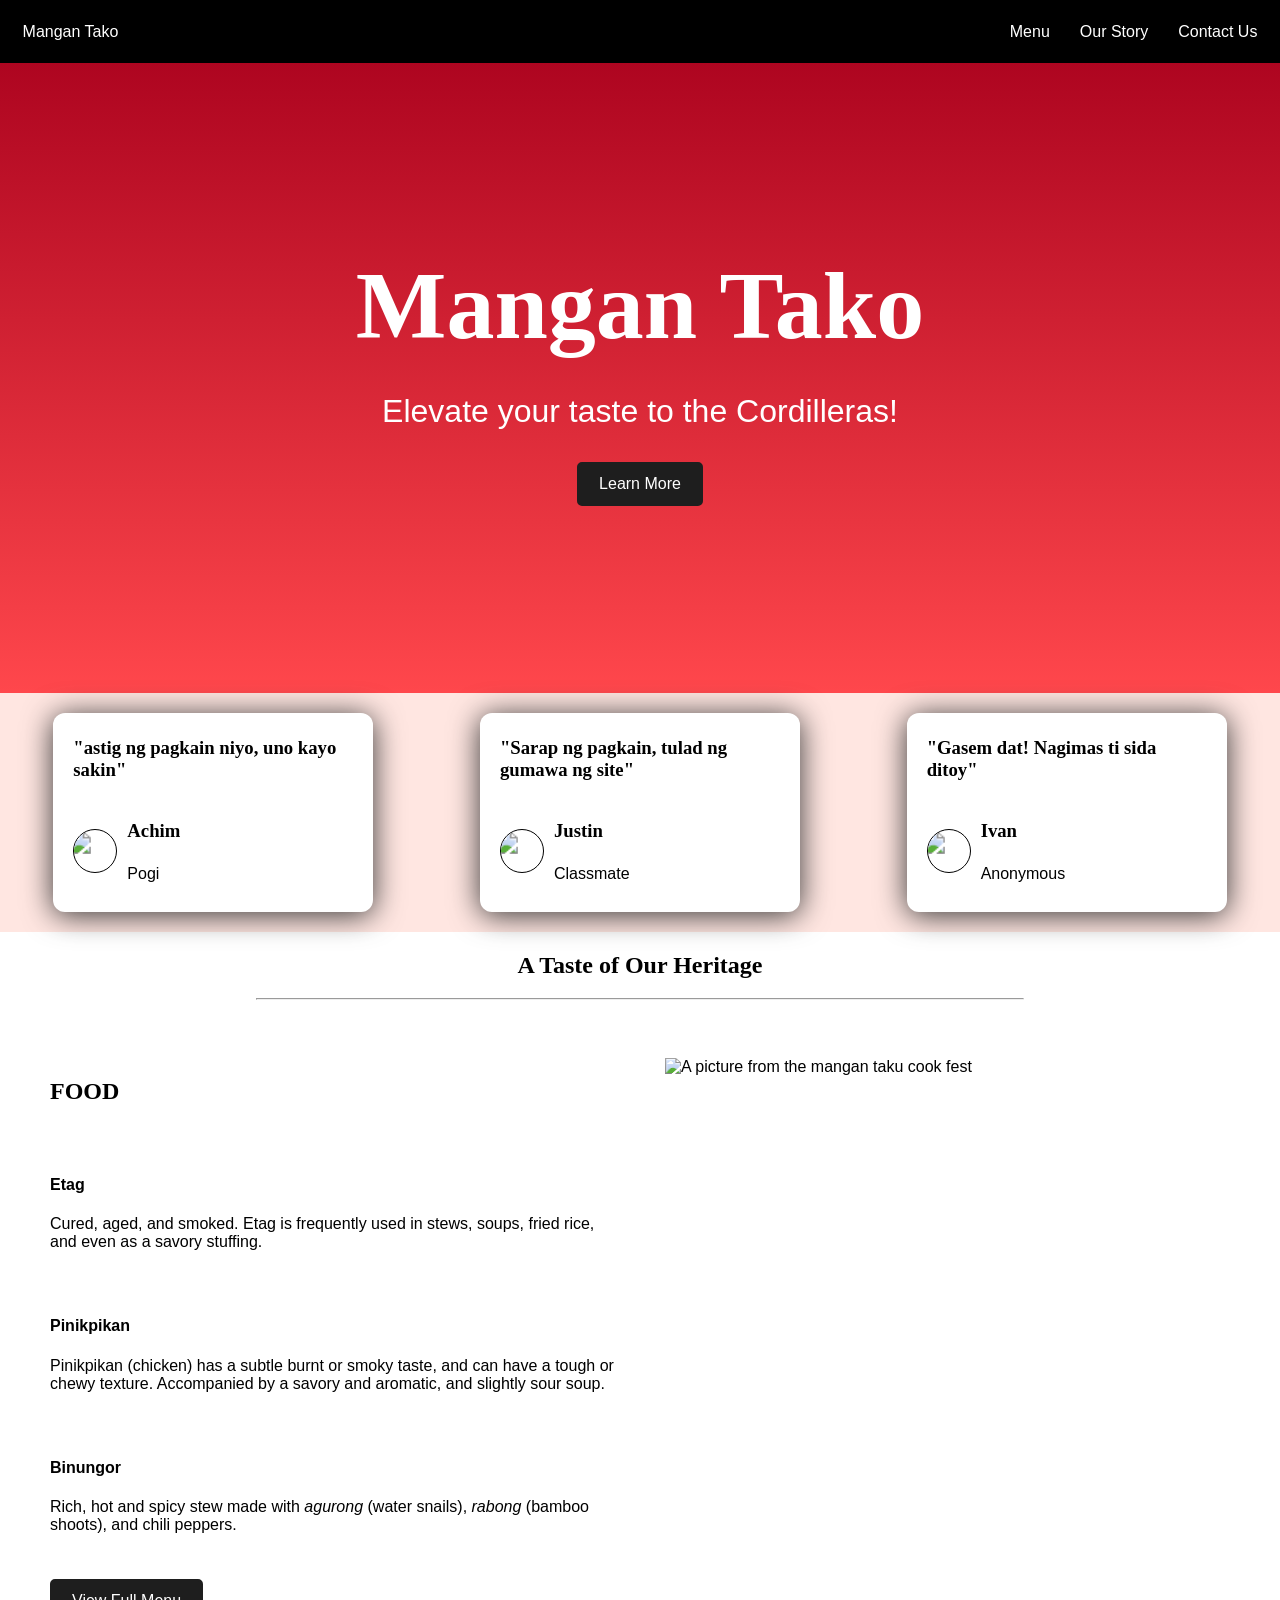
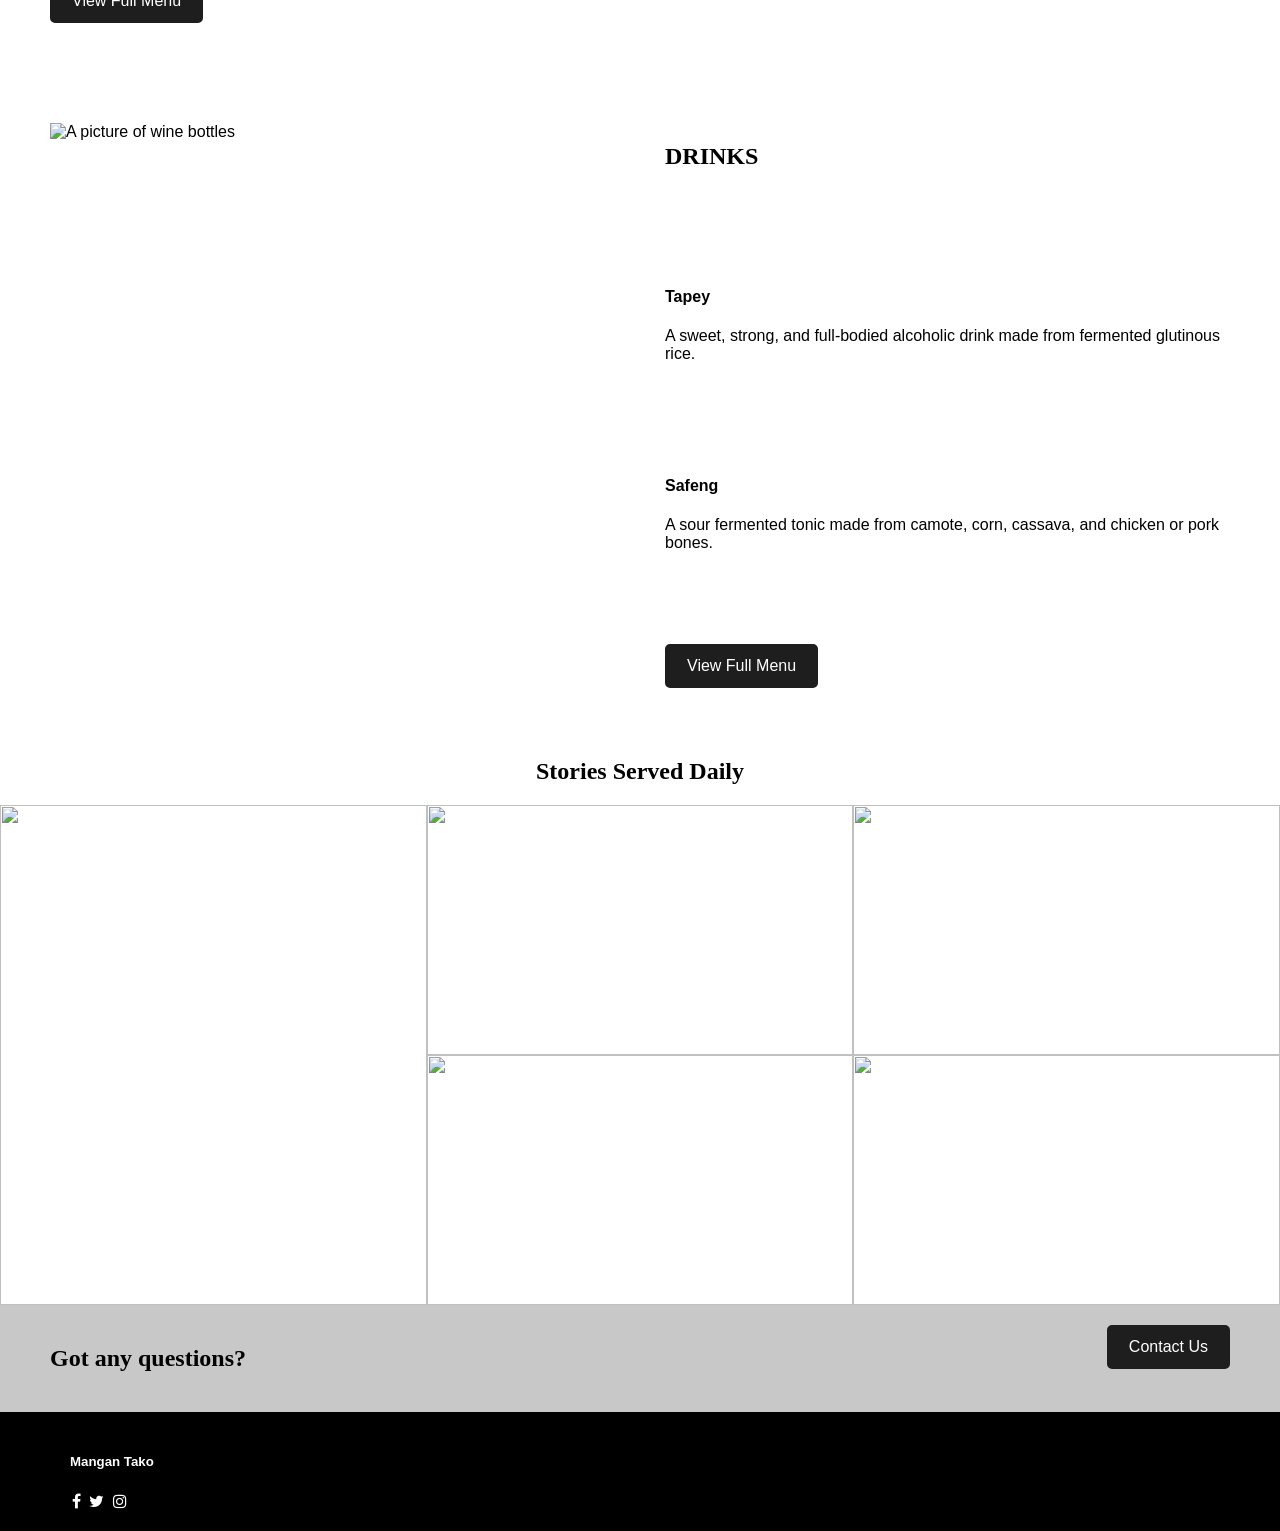
==== index.html @ 740eeaf7 "Fixed bugs and document changes Fixed responsive layouts, navigation markup, and contact form state" ====
<!DOCTYPE html>
<html lang="en">
<head>
    <meta charset="UTF-8">
    <meta name="viewport" content="width=device-width, initial-scale=1.0">
    <link rel="stylesheet" href="styles.css">
    <link rel="stylesheet" href="https://cdnjs.cloudflare.com/ajax/libs/font-awesome/4.7.0/css/font-awesome.min.css">
    <title>Mangan Tako | Cordilleran Cuisine</title>
</head>
<body>
    <div class="navbar">
        <div><a href="./index.html">Mangan Tako</a></div>
        <div class="navbar-right">
            <div><a href="./menu.html">Menu</a></div>
            <div><a href="./about.html">Our Story</a></div>
            <div><a href="./contact.html">Contact Us</a></div>
        </div>
    </div>

    <section class="hero">
        <div>
            <h1>Mangan Tako</h1>
            <p>Elevate your taste to the Cordilleras!</p>
            <a class="button" href="about.html">Learn More</a>
        </div>
    </section>

    <section class="reviews-section">
        <article class="card">
            <h3>"astig ng pagkain niyo, uno kayo sakin"</h3>
            <div class="user-info">
                <div class="user-img"><img src="media/user-1.jpg" alt="" ></div>
                <div class="user-details">
                    <h3>Achim</h3>
                    <p>Pogi</p>
                </div>
            </div>
        </article>
        <article class="card">
            <h3>"Sarap ng pagkain, tulad ng gumawa ng site"</h3>
            <div class="user-info">
                <div class="user-img"><img src="media/user-2.png" alt="" ></div>
                <div class="user-details">
                    <h3>Justin</h3>
                    <p>Classmate</p>
                </div>
            </div>
        </article>
        <article class="card">
            <h3>"Gasem dat! Nagimas ti sida ditoy"</h3>
            <div class="user-info">
                <div class="user-img"><img src="media/user.png" alt="" ></div>
                <div class="user-details">
                    <h3>Ivan</h3>
                    <p>Anonymous</p>
                </div>
            </div>
        </article>
    </section>

    <section class="featured">
        <h1>A Taste of Our Heritage</h1>
        <hr>
        <section class="featured-foods-section">
            <div class="featured-foods">
                <h2>FOOD</h2>
                <div>
                    <h4>Etag</h4>
                    <p>Cured, aged, and smoked. Etag is frequently used in stews, soups, fried rice, and even as a savory stuffing.</p>
                </div>
                <div>
                    <h4>Pinikpikan</h4>
                    <p>Pinikpikan (chicken) has a subtle burnt or smoky taste, and can have a tough or chewy texture. Accompanied by a savory and aromatic, and slightly sour soup.</p>
                </div>
                <div>
                    <h4>Binungor</h4>
                    <p>Rich, hot and spicy stew made with <em>agurong</em> (water snails), <em>rabong</em> (bamboo shoots), and chili peppers.</p>
                </div>
                <a class="button" href="menu.html">View Full Menu</a>
            </div>
            <div class="featured-foods-image">
                <img src="./media/mangan-taku-cook-fest1-1745596954.jpg" alt="A picture from the mangan taku cook fest">
            </div>
        </section>

        <section class="featured-drinks-section">
            <div class="featured-drinks-image">
                <img src="./media/mangan-taku-wine-1745596383.jpg" alt="A picture of wine bottles">
            </div>
            <div class="featured-drinks">
                <h2>DRINKS</h2>
                <div>
                    <h4>Tapey</h4>
                    <p>A sweet, strong, and full-bodied alcoholic drink made from fermented glutinous rice.</p>
                </div>
                <div>
                    <h4>Safeng</h4>
                    <p>A sour fermented tonic made from camote, corn, cassava, and chicken or pork bones.</p>
                </div>
                <a class="button" href="menu.html">View Full Menu</a>
            </div>
        </section>
    </section>

    <section class="gallery">
        <h1>Stories Served Daily</h1>
        <div class="photo-grid">
            <div class="resto">
                <div class="resto-text"><p>Mangan Tako restaurant interior</p></div>
                <img src="media/resto.jpg" alt="">
            </div>
            <div class="pic1">
                <div class="pic1-text"><p>Various beers near you</p></div>
                <img src="media/pic1.jpg" alt="">
            </div>
            <div class="pic2">
                <div class="pic2-text"><p>Serving fresh meat</p></div>
                <img src="media/pic2.jpg" alt="">
            </div>
            <div class="pic3">
                <div class="pic3-text"><p>Locally made pinikpikan</p></div>
                <img src="media/pic3.jpg" alt="">
            </div>
            <div class="pic4">
                <div class="pic4-text"><p>Handpicked ingredients</p></div>
                <img src="media/pic4.webp" alt="">
            </div>
        </div>
    </section>

    <section class="contact-us-section">
        <h2>Got any questions?</h2>
        <a class="button" href="contact.html">Contact Us</a>
    </section>

    <footer>
        <div class="socials">
            <h5>Mangan Tako</h5>
            <span class="fa fa-facebook" aria-hidden="true"></span>
            <span class="fa fa-twitter" aria-hidden="true"></span>
            <span class="fa fa-instagram" aria-hidden="true"></span>
        </div>
    </footer>
</body>
</html>
---- styles.css ----
/* Main elements */
* {
    box-sizing: border-box;
}
body{
    font-family: 'Poppins', sans-serif;
    margin: 0;
    padding: 0;
}

h1, h2, h3{
    font-family: 'Playfair Display', serif ;
}

button, .button{
    background-color: #1E1E1E;
    color: #FFFF;
    border-radius: 5px;
    /* margin-left: auto; */
    border: 2px solid #1E1E1E;
    display: inline-flex;
    align-items: center;
    justify-content: center;
    align-self: flex-start;
    min-height: 44px;
    padding: 10px 20px;
    text-align: center;
    font-family: inherit;
    font-size: 100%;
}
button:not(:disabled):hover, .button:hover{
    background-color: #FFFF;
    color: #1E1E1E;
}

a {
    text-decoration: none;
    color: inherit;
}

form{
    display: flex;
    flex-direction: column;
    gap: 10px;
}

form div{
    display: flex;
    flex-direction: column;
}

/* Navbar Styling */
.navbar{
    display:flex;
    flex-direction: row;
    background-color: black;
    min-height: 50px;
    flex-wrap: wrap;
    gap: 12px;
    padding: 10px;
    align-items: center;
}

.navbar > div:first-child{
    color: white;
    padding: 1%;
}

.navbar-right{
    margin-left: auto;
    display: flex;
    flex-direction: row;
    color: white;
    width: fit-content;
    gap: 30px;
    padding-right: 1%;
}

.navbar-right div{
    padding: 0%;
}

/* Hero section */
.hero {
    display: flex;
    flex-direction: column;
    justify-content: center;
    min-height: 70vh;
    background-color: #FF474C;
    padding: 50px;
    background-image: linear-gradient(to bottom, #ae0520 ,transparent), url(media/hero-img.jpg);
    background-repeat: no-repeat;
    background-size: cover;
    background-position: center;
    text-align: center;
    color: white;
}

.hero h1{
    font-size: clamp(2.5rem, 8vw, 6rem);
    margin: 0;
}
.hero p{
    font-size: clamp(1.1rem, 3vw, 2rem);
}

/* Reviews section */
.reviews-section {
    display: flex;
    justify-content: space-around;
    background-color: #FFE6E1;
}

.reviews-section > article {
    background-color: white;
    margin: 20px;
    padding: 5px 20px 10px 20px;
    width: 25%;
    height: auto;
    border-radius: 12px;
    filter: drop-shadow(0px 3px 15px #333);
}

.card h3{
    height: auto;
}

.user-img{
    width: 44px;
    height: 44px;
    flex-shrink: 0;
    border-radius: 50%;
    background-color:white;
    overflow: hidden;
    border: 1px solid black;
}

.user-img img{
    width: 100%;
    height: 100%;
    transform: scale(1.4) translateY(5px);
}

.user-info{
    display: flex;
    align-items: center;
    gap: 10px;
}

.user-details{
    margin-top: auto;
    line-height: 1.4;
}

/* Featured section */
.featured > h1{
    text-align: center;
}
.featured hr{
    width: 60%;
}

.featured-foods-section {
    display: flex;
    justify-content: space-around;
    padding: 50px;
    gap: 50px;
}

.featured-foods {
    display: flex;
    flex-direction: column;
    justify-content: space-between;
    width: 50vw;
}

.featured-foods-image {
    aspect-ratio: 1/1;
    overflow: hidden;
    width:50%;
}

.featured-drinks-section {
    display: flex;
    justify-content: space-around;
    padding: 50px;
    gap: 50px;
}

.featured-drinks-image {
    aspect-ratio: 1/1;
    overflow: hidden;
}

.featured-drinks {
    display: flex;
    flex-direction: column;
    justify-content: space-between;
    width: 50vw;
}

/* Gallery section */
.gallery > h1{
    text-align: center;
}

.photo-grid{
    display: grid;
    grid-template-columns: repeat(3, minmax(0, 1fr));
    grid-template-rows: repeat(2, 250px);
    grid-template-areas: 
    "resto pic1 pic2"
    "resto pic3 pic4";
    font-size: clamp(1.1rem, 3vw, 2rem);
}
.resto{grid-area: resto;}
.pic1{grid-area: pic1;}
.pic2{grid-area: pic2;}
.pic3{grid-area: pic3;}
.pic4{grid-area: pic4;}
/* Setting up hover effects on images */
.resto{
    display: flex;
    justify-content: center;
    align-items: center;
}
.resto-text{
    position: absolute;
    color: white;
    display: none;
    z-index: 2;
}
.resto img{
    transition: filter 0.3s ease;
}
.resto:hover .resto-text{
    display: block;
}
.resto:hover > img{
    filter: brightness(60%);
}

.pic1{
    display: flex;
    justify-content: center;
    align-items: center;
}
.pic1-text{
    position: absolute;
    color: white;
    display: none;
    z-index: 2;
}
.pic1 img{
    transition: filter 0.3s ease;
}
.pic1:hover .pic1-text{
    display: block;
}
.pic1:hover > img{
    filter: brightness(60%);
}

.pic2{
    display: flex;
    justify-content: center;
    align-items: center;
}
.pic2-text{
    position: absolute;
    color: white;
    display: none;
    z-index: 2;
}
.pic2 img{
    transition: filter 0.3s ease;
}
.pic2:hover .pic2-text{
    display: block;
}
.pic2:hover > img{
    filter: brightness(60%);
}

.pic3{
    display: flex;
    justify-content: center;
    align-items: center;
}
.pic3-text{
    position: absolute;
    color: white;
    display: none;
    z-index: 2;
}
.pic3 img{
    transition: filter 0.3s ease;
}
.pic3:hover .pic3-text{
    display: block;
}
.pic3:hover > img{
    filter: brightness(60%);
}

.pic4{
    display: flex;
    justify-content: center;
    align-items: center;
}
.pic4-text{
    position: absolute;
    color: white;
    display: none;
    z-index: 2;
}
.pic4 img{
    transition: filter 0.3s ease;
}
.pic4:hover .pic4-text{
    display: block;
}
.pic4:hover > img{
    filter: brightness(60%);
}
.photo-grid img{
    height: 100%;
    width: 100%;
    object-fit: cover;
}

/* Contact us section */
.contact-us-section {
    background-color: rgb(200, 200, 200);
    display: flex;
    align-items: center;
    padding-left: 50px;
    padding-right: 50px;
    padding-top: 20px;
    padding-bottom: 20px;
}

.contact-us-section > h2 {
    flex: 1;
}


/* Footer */
footer {
    background-color: black;
    color: white;
    display: flex;
    flex-direction: row;
    align-items: center;
    padding: 20px;
}

.socials {
    margin-left: 50px;
}
.socials a{
    padding: 2px;
}

.link-columns {
    display: flex;
    flex-direction: row;
    margin-left: auto;
    margin-right: 100px;
    gap: 100px;
}

.link-columns > div {
    display: flex;
    flex-direction: column;
    row-gap: 10px;
    align-items: center;
}

.contact-header h1{
    text-align: center;
}

.contact-form{
    display: flex;
    align-items: center;
    justify-content: center;
}

/* Contact Page */
.names{
    display: flex;
    flex-direction: row;
    gap: 30px;
}

/* Menu Page */
.menu{
    display: flex;
    flex-direction: row;
    justify-content: center;
    gap: 4vw;
    background-image: url(media/bg-menu.jpg);
    backdrop-filter: blur(10px) grayscale(100);
    background-attachment: fixed;
}

.menu > h1{
    text-align: center;
}

.menu-col{
    display: flex;
    flex-direction: column;
    gap: 2vh;
    padding-top: 4vh;
    padding-bottom: 4vh;
}

.menu-card{
    background-color: rgb(255, 255, 255);
    width: 30vw;
    height: fit-content;
    display: flex;
    flex-direction: column;
    text-align: center;
    box-shadow: 5px 5px 10px 2px rgba(0, 0, 0, 0.5)
}

.food-info{
    display:flex;
    flex-direction: column;
    padding: 5%;
}

.food-img{
    width: 100%;
    height: 100%;
}

.food-img img{
    height: 100%;
    width: 100%;
    object-fit: cover;    
}

.food-title{
    display: flex;
}

.food-title p:last-child{
    margin-left: auto;
}   

.food-desc{
    text-align: left;
}

.menu-hr{
  border: 0;
  clear:both;
  display:block;
  width: 96%;               
  background-color:#000000;
  opacity: 40%;
  height: 1px;
  width: 90%;
}

/* About Page */
.about-bg{
    width: 100%;
    min-height: 100vh;
    display: flex;
    align-items: center;
    padding: 40px 5%;
    background-image: url(media/about-pic.jpg);
    background-size: cover;
    background-repeat: no-repeat;
    /* position: absolute; */
}

.about-card{
    position: relative;
    height: fit-content;
    width: min(100%, 480px);
    margin: 0 5% 0 auto;
    padding: 1.3%;
    color: white;
    border-radius: 2%;
    z-index: 1;
}

.about-card::before {
    background-color: rgba(0, 0, 0, 0.7);
    content: "";
    position: absolute;
    inset: 0; 
    backdrop-filter: blur(10px); 
    border-radius: inherit;
    z-index: -1;
}
/* Keep media and content within their columns. */
.featured-foods, .featured-drinks,
.featured-foods-image, .featured-drinks-image {
    flex: 1;
    min-width: 0;
    width: auto;
}
.featured-foods-image img, .featured-drinks-image img {
    display: block;
    width: 100%;
    height: 100%;
    object-fit: cover;
}
.photo-grid > div {
    position: relative;
    min-width: 0;
    overflow: hidden;
}
.photo-grid > div > div {
    padding: 16px;
    text-align: center;
}
.socials span { padding: 2px; }
a:focus-visible, button:focus-visible, input:focus-visible, textarea:focus-visible {
    outline: 3px solid #ae0520;
    outline-offset: 3px;
}
.contact-form { padding: 0 20px 40px; }
.contact-form form { width: min(100%, 600px); }
.names > div { flex: 1; min-width: 0; }
input, textarea { width: 100%; padding: 10px; font: inherit; }
textarea { min-height: 140px; resize: vertical; }
button:disabled { opacity: 0.65; cursor: not-allowed; }
.food-title { gap: 12px; }
.food-title p:last-child { flex-shrink: 0; }

@media (max-width: 768px) {
    .navbar-right { gap: 16px; flex-wrap: wrap; }
    .hero { padding: 40px 20px; }
    .reviews-section { flex-direction: column; padding: 20px; gap: 20px; }
    .reviews-section > article { width: 100%; margin: 0; }
    .featured-foods-section, .featured-drinks-section {
        flex-direction: column;
        padding: 30px 20px;
        gap: 24px;
    }
    .featured-foods-image, .featured-drinks-image { flex: auto; width: 100%; }
    .photo-grid {
        grid-template-columns: repeat(2, minmax(0, 1fr));
        grid-template-rows: repeat(3, 200px);
        grid-template-areas: "resto resto" "pic1 pic2" "pic3 pic4";
        font-size: 1.1rem;
    }
    .contact-us-section { padding: 20px; gap: 20px; flex-wrap: wrap; }
    .menu { flex-direction: column; padding: 24px 20px; gap: 20px; }
    .menu-col { padding: 0; gap: 20px; }
    .menu-card { width: 100%; }
    .about-card { margin: 0 auto; padding: 24px; }
    .names { flex-direction: column; gap: 10px; }
    .socials { margin-left: 0; }
}

@media (hover: none) {
    .photo-grid > div > div { display: block; }
    .photo-grid img { filter: brightness(60%); }
}
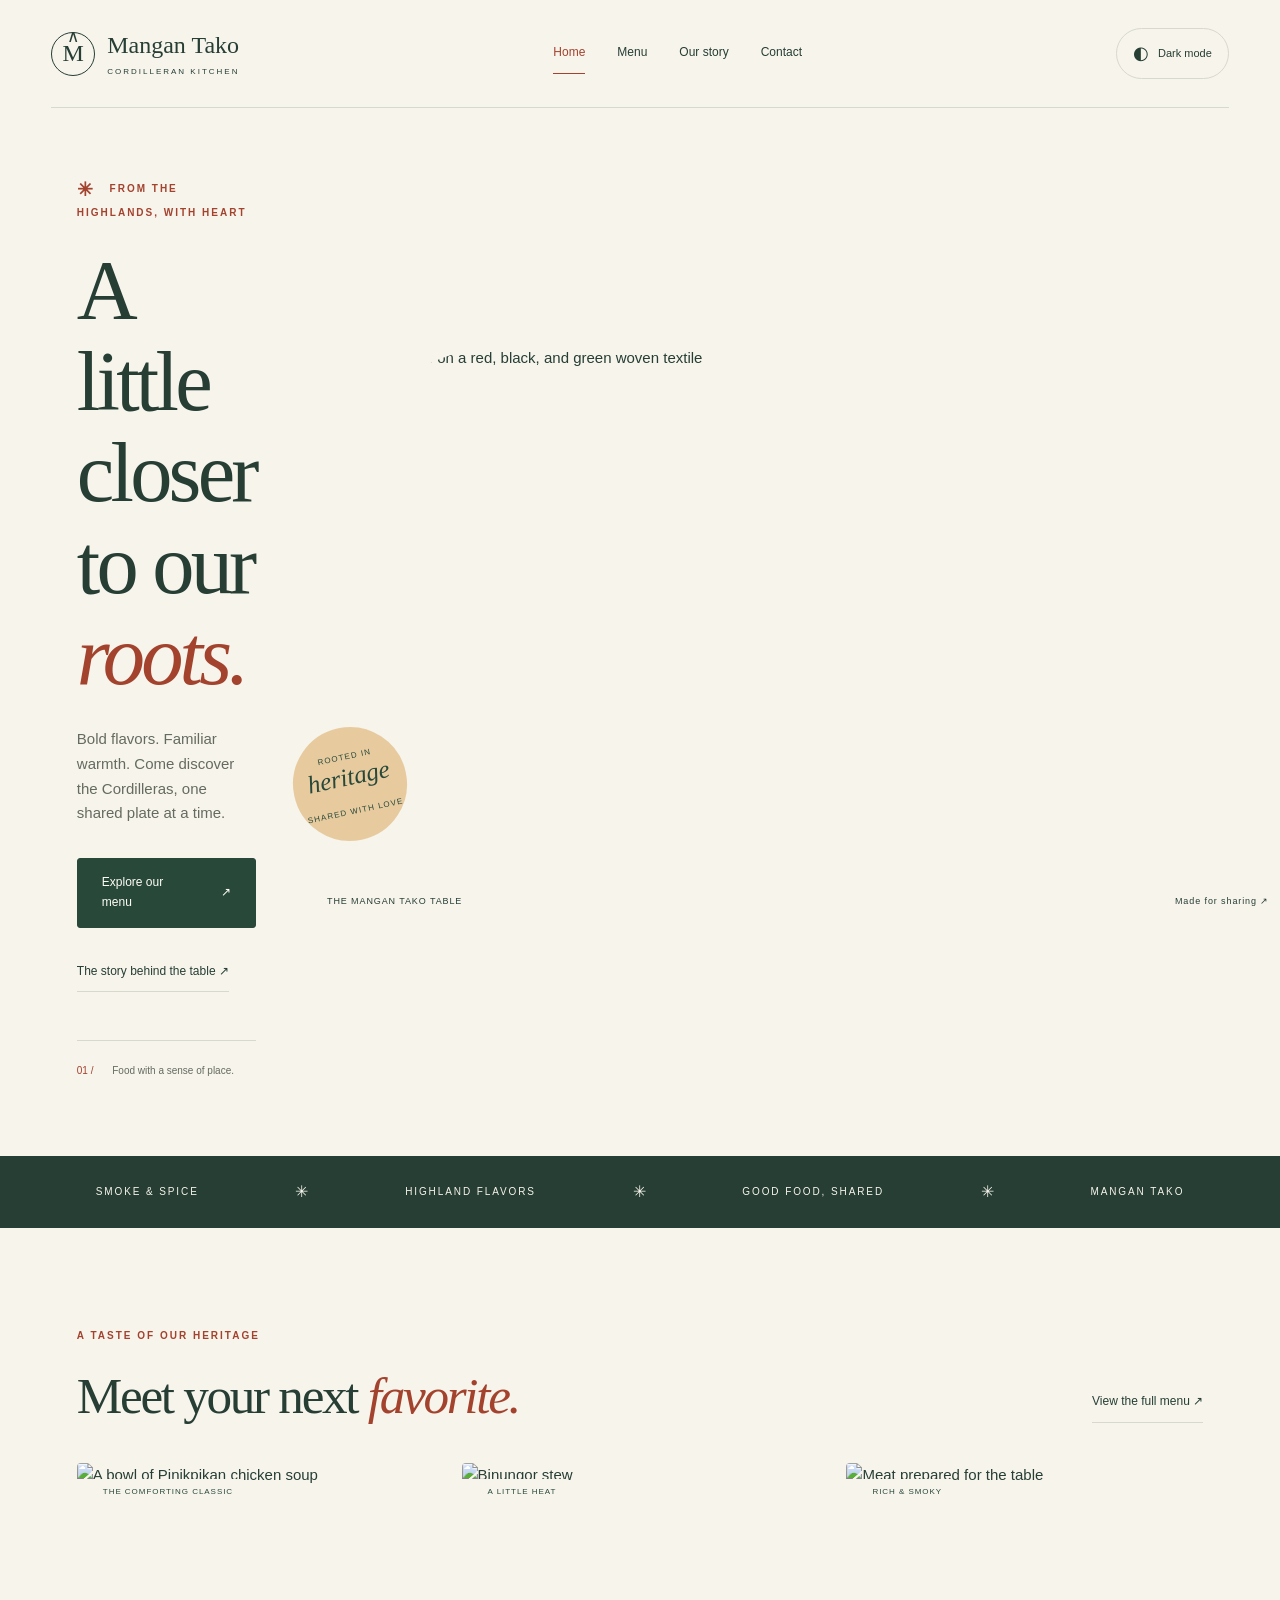
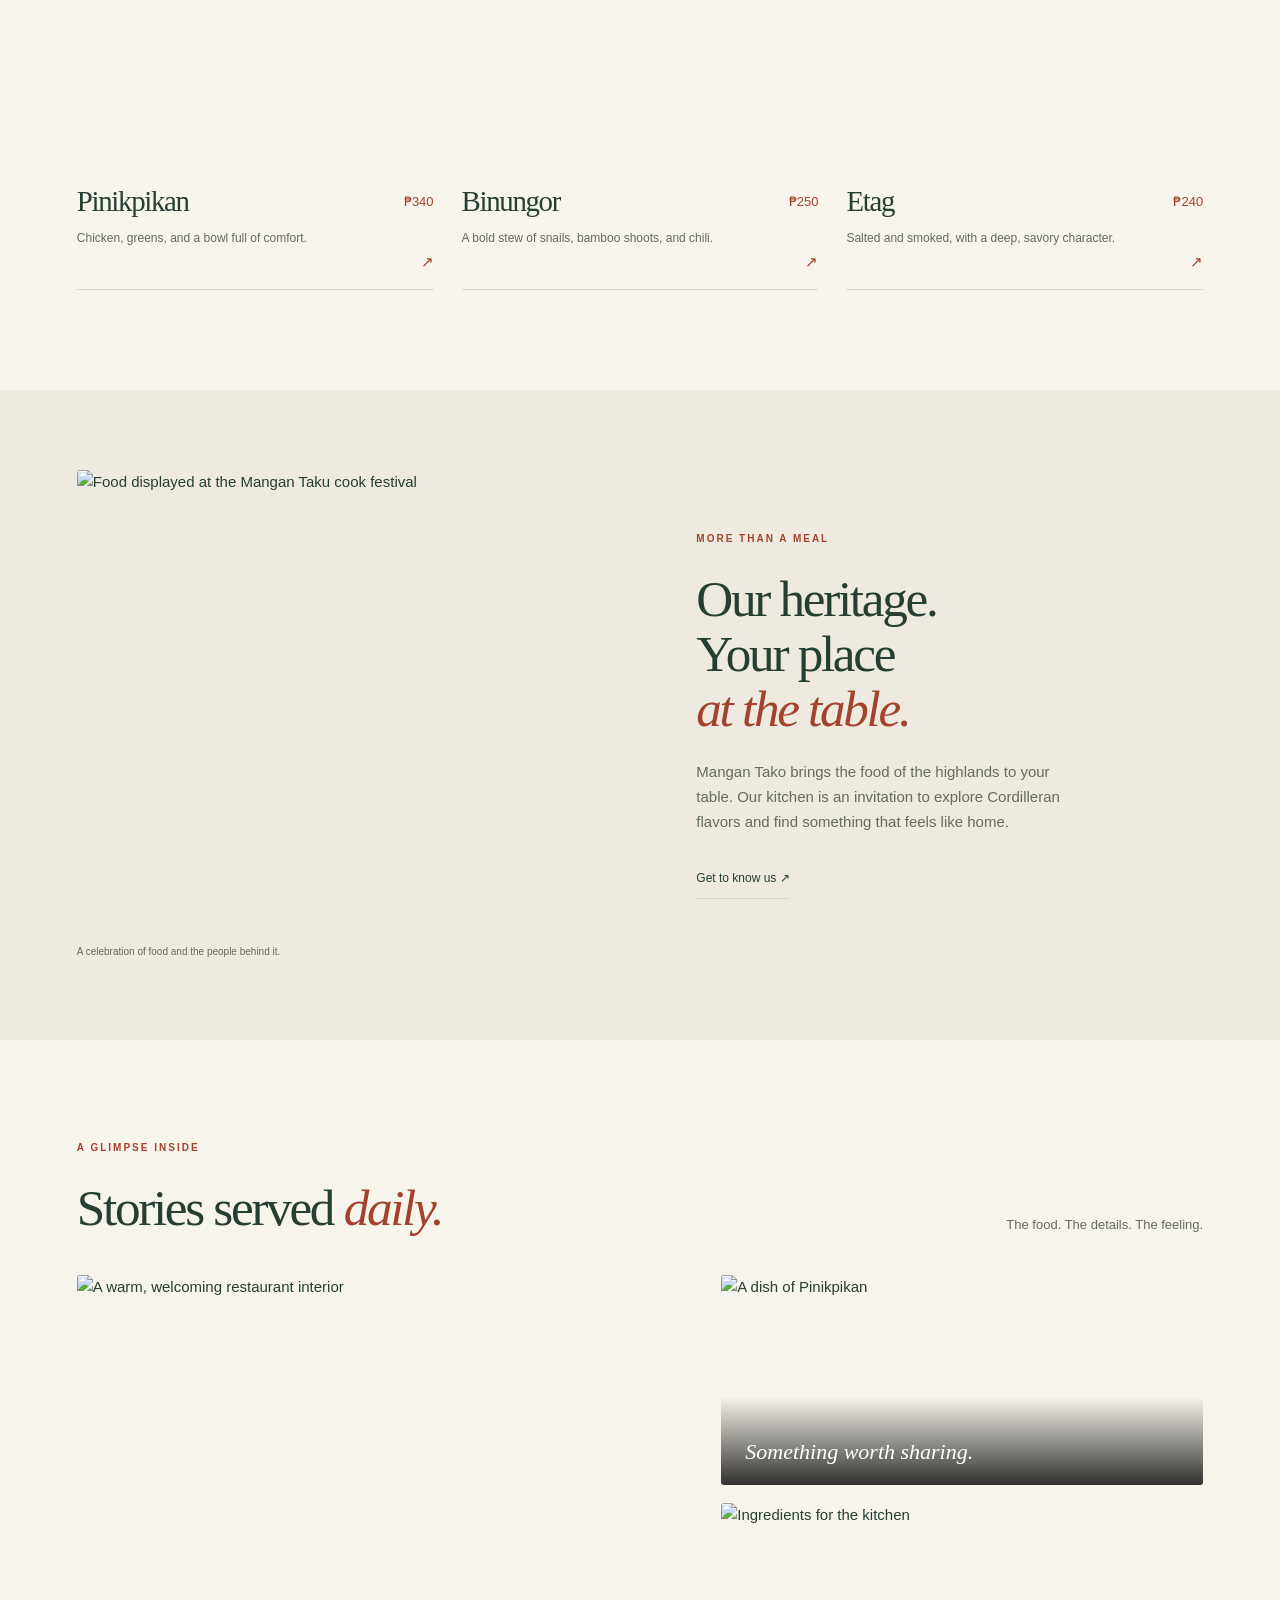
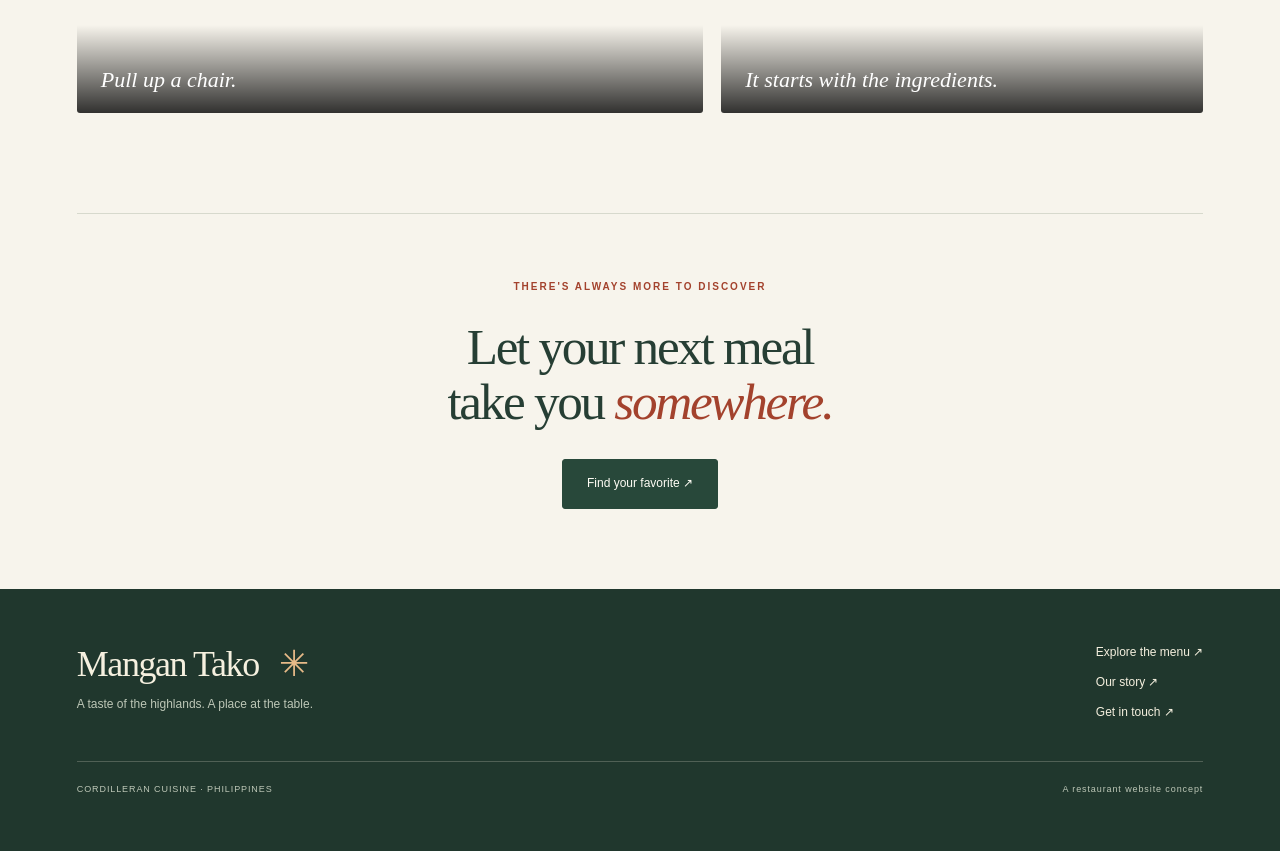
==== commit 7f9f1707: "Redesigned restaurant website - Refresh all four pages with a consistent Cordilleran-inspired design" ====
--- a/index.html
+++ b/index.html
@@ -2,144 +2,42 @@
 <html lang="en">
 <head>
     <meta charset="UTF-8">
-    <meta name="viewport" content="width=device-width, initial-scale=1.0">
+    <meta name="viewport" content="width=device-width, initial-scale=1">
+    <meta name="description" content="Discover Cordilleran flavors at Mangan Tako. Explore signature dishes, shared plates, and the story behind our kitchen.">
+    <meta name="color-scheme" content="light dark">
+    <title>A taste of the highlands | Mangan Tako</title>
+    <script src="theme.js"></script>
     <link rel="stylesheet" href="styles.css">
-    <link rel="stylesheet" href="https://cdnjs.cloudflare.com/ajax/libs/font-awesome/4.7.0/css/font-awesome.min.css">
-    <title>Mangan Tako | Cordilleran Cuisine</title>
 </head>
 <body>
-    <div class="navbar">
-        <div><a href="./index.html">Mangan Tako</a></div>
-        <div class="navbar-right">
-            <div><a href="./menu.html">Menu</a></div>
-            <div><a href="./about.html">Our Story</a></div>
-            <div><a href="./contact.html">Contact Us</a></div>
-        </div>
-    </div>
+    <a class="skip-link" href="#main">Skip to content</a>
+    <header class="site-header">
+        <a class="brand" href="index.html" aria-label="Mangan Tako home"><span class="brand-mark" aria-hidden="true">M<span>&and;</span></span><span>Mangan Tako<small>CORDILLERAN KITCHEN</small></span></a>
+        <nav aria-label="Main navigation"><a href="index.html" aria-current="page">Home</a><a href="menu.html">Menu</a><a href="about.html">Our story</a><a href="contact.html">Contact</a></nav>
+        <button class="theme-toggle" type="button" aria-label="Dark mode" aria-pressed="false" hidden><span aria-hidden="true">&#9680;</span> <span>Dark mode</span></button>
+    </header>
+    <main id="main">
 
-    <section class="hero">
-        <div>
-            <h1>Mangan Tako</h1>
-            <p>Elevate your taste to the Cordilleras!</p>
-            <a class="button" href="about.html">Learn More</a>
+    <section class="hero wrap">
+        <div class="hero-copy"><p class="eyebrow"><span class="tiny-star">&#10035;</span> FROM THE HIGHLANDS, WITH HEART</p><h1>A little closer<br>to our <em>roots.</em></h1><p class="intro">Bold flavors. Familiar warmth. Come discover the Cordilleras, one shared plate at a time.</p><div class="actions"><a class="button" href="menu.html">Explore our menu <span>&#8599;</span></a><a class="text-link" href="about.html">The story behind the table <span>&#8599;</span></a></div><div class="hero-note"><span>01 /</span> Food with a sense of place.</div></div>
+        <figure class="hero-photo"><img src="media/hero-img.jpg" alt="Plated dishes on a red, black, and green woven textile" fetchpriority="high" width="1200" height="675"><figcaption><span>THE MANGAN TAKO TABLE</span><span>Made for sharing &#8599;</span></figcaption><div class="photo-stamp" aria-hidden="true">ROOTED IN<br><b>heritage</b><br>SHARED WITH LOVE</div></figure>
+    </section>
+    <div class="ribbon" aria-hidden="true"><span>SMOKE &amp; SPICE</span>&#10035;<span>HIGHLAND FLAVORS</span>&#10035;<span>GOOD FOOD, SHARED</span>&#10035;<span>MANGAN TAKO</span></div>
+    <section class="section wrap" aria-labelledby="signatures"><div class="section-heading"><div><p class="eyebrow">A TASTE OF OUR HERITAGE</p><h2 id="signatures">Meet your next <em>favorite.</em></h2></div><a class="text-link" href="menu.html">View the full menu &#8599;</a></div>
+        <div class="dish-grid">
+            <a class="dish-card" href="menu.html#mains"><div class="dish-photo"><img src="media/PINIKPIKAN.png" alt="A bowl of Pinikpikan chicken soup" loading="lazy"><span class="dish-tag">THE COMFORTING CLASSIC</span></div><div class="dish-heading"><h3>Pinikpikan</h3><span>&#8369;340</span></div><p>Chicken, greens, and a bowl full of comfort.</p><span class="dish-arrow" aria-hidden="true">&#8599;</span></a>
+            <a class="dish-card" href="menu.html#mains"><div class="dish-photo"><img src="media/binungor.jpg" alt="Binungor stew" loading="lazy"><span class="dish-tag">A LITTLE HEAT</span></div><div class="dish-heading"><h3>Binungor</h3><span>&#8369;250</span></div><p>A bold stew of snails, bamboo shoots, and chili.</p><span class="dish-arrow" aria-hidden="true">&#8599;</span></a>
+            <a class="dish-card" href="menu.html#mains"><div class="dish-photo"><img src="media/pic2.jpg" alt="Meat prepared for the table" loading="lazy"><span class="dish-tag">RICH &amp; SMOKY</span></div><div class="dish-heading"><h3>Etag</h3><span>&#8369;240</span></div><p>Salted and smoked, with a deep, savory character.</p><span class="dish-arrow" aria-hidden="true">&#8599;</span></a>
         </div>
     </section>
-
-    <section class="reviews-section">
-        <article class="card">
-            <h3>"astig ng pagkain niyo, uno kayo sakin"</h3>
-            <div class="user-info">
-                <div class="user-img"><img src="media/user-1.jpg" alt="" ></div>
-                <div class="user-details">
-                    <h3>Achim</h3>
-                    <p>Pogi</p>
-                </div>
-            </div>
-        </article>
-        <article class="card">
-            <h3>"Sarap ng pagkain, tulad ng gumawa ng site"</h3>
-            <div class="user-info">
-                <div class="user-img"><img src="media/user-2.png" alt="" ></div>
-                <div class="user-details">
-                    <h3>Justin</h3>
-                    <p>Classmate</p>
-                </div>
-            </div>
-        </article>
-        <article class="card">
-            <h3>"Gasem dat! Nagimas ti sida ditoy"</h3>
-            <div class="user-info">
-                <div class="user-img"><img src="media/user.png" alt="" ></div>
-                <div class="user-details">
-                    <h3>Ivan</h3>
-                    <p>Anonymous</p>
-                </div>
-            </div>
-        </article>
-    </section>
-
-    <section class="featured">
-        <h1>A Taste of Our Heritage</h1>
-        <hr>
-        <section class="featured-foods-section">
-            <div class="featured-foods">
-                <h2>FOOD</h2>
-                <div>
-                    <h4>Etag</h4>
-                    <p>Cured, aged, and smoked. Etag is frequently used in stews, soups, fried rice, and even as a savory stuffing.</p>
-                </div>
-                <div>
-                    <h4>Pinikpikan</h4>
-                    <p>Pinikpikan (chicken) has a subtle burnt or smoky taste, and can have a tough or chewy texture. Accompanied by a savory and aromatic, and slightly sour soup.</p>
-                </div>
-                <div>
-                    <h4>Binungor</h4>
-                    <p>Rich, hot and spicy stew made with <em>agurong</em> (water snails), <em>rabong</em> (bamboo shoots), and chili peppers.</p>
-                </div>
-                <a class="button" href="menu.html">View Full Menu</a>
-            </div>
-            <div class="featured-foods-image">
-                <img src="./media/mangan-taku-cook-fest1-1745596954.jpg" alt="A picture from the mangan taku cook fest">
-            </div>
-        </section>
-
-        <section class="featured-drinks-section">
-            <div class="featured-drinks-image">
-                <img src="./media/mangan-taku-wine-1745596383.jpg" alt="A picture of wine bottles">
-            </div>
-            <div class="featured-drinks">
-                <h2>DRINKS</h2>
-                <div>
-                    <h4>Tapey</h4>
-                    <p>A sweet, strong, and full-bodied alcoholic drink made from fermented glutinous rice.</p>
-                </div>
-                <div>
-                    <h4>Safeng</h4>
-                    <p>A sour fermented tonic made from camote, corn, cassava, and chicken or pork bones.</p>
-                </div>
-                <a class="button" href="menu.html">View Full Menu</a>
-            </div>
-        </section>
-    </section>
-
-    <section class="gallery">
-        <h1>Stories Served Daily</h1>
-        <div class="photo-grid">
-            <div class="resto">
-                <div class="resto-text"><p>Mangan Tako restaurant interior</p></div>
-                <img src="media/resto.jpg" alt="">
-            </div>
-            <div class="pic1">
-                <div class="pic1-text"><p>Various beers near you</p></div>
-                <img src="media/pic1.jpg" alt="">
-            </div>
-            <div class="pic2">
-                <div class="pic2-text"><p>Serving fresh meat</p></div>
-                <img src="media/pic2.jpg" alt="">
-            </div>
-            <div class="pic3">
-                <div class="pic3-text"><p>Locally made pinikpikan</p></div>
-                <img src="media/pic3.jpg" alt="">
-            </div>
-            <div class="pic4">
-                <div class="pic4-text"><p>Handpicked ingredients</p></div>
-                <img src="media/pic4.webp" alt="">
-            </div>
-        </div>
-    </section>
-
-    <section class="contact-us-section">
-        <h2>Got any questions?</h2>
-        <a class="button" href="contact.html">Contact Us</a>
-    </section>
-
-    <footer>
-        <div class="socials">
-            <h5>Mangan Tako</h5>
-            <span class="fa fa-facebook" aria-hidden="true"></span>
-            <span class="fa fa-twitter" aria-hidden="true"></span>
-            <span class="fa fa-instagram" aria-hidden="true"></span>
-        </div>
+    <section class="story-band"><div class="wrap story-grid"><figure><img src="media/mangan-taku-cook-fest1-1745596954.jpg" alt="Food displayed at the Mangan Taku cook festival" loading="lazy"><figcaption>A celebration of food and the people behind it.</figcaption></figure><div><p class="eyebrow">MORE THAN A MEAL</p><h2>Our heritage.<br>Your place<br><em>at the table.</em></h2><p>Mangan Tako brings the food of the highlands to your table. Our kitchen is an invitation to explore Cordilleran flavors and find something that feels like home.</p><a class="text-link" href="about.html">Get to know us &#8599;</a></div></div></section>
+    <section class="section wrap"><div class="section-heading"><div><p class="eyebrow">A GLIMPSE INSIDE</p><h2>Stories served <em>daily.</em></h2></div><p>The food. The details. The feeling.</p></div><div class="photo-grid"><figure class="gallery-large"><img src="media/resto.jpg" alt="A warm, welcoming restaurant interior" loading="lazy"><figcaption>Pull up a chair.</figcaption></figure><figure><img src="media/pic3.jpg" alt="A dish of Pinikpikan" loading="lazy"><figcaption>Something worth sharing.</figcaption></figure><figure><img src="media/pic4.webp" alt="Ingredients for the kitchen" loading="lazy"><figcaption>It starts with the ingredients.</figcaption></figure></div></section>
+    <section class="cta wrap"><p class="eyebrow">THERE'S ALWAYS MORE TO DISCOVER</p><h2>Let your next meal<br>take you <em>somewhere.</em></h2><a class="button" href="menu.html">Find your favorite &#8599;</a></section>
+    </main>
+    <footer class="site-footer">
+        <div><a class="footer-brand" href="index.html">Mangan Tako<span>&#10035;</span></a><p>A taste of the highlands. A place at the table.</p></div>
+        <nav aria-label="Footer navigation"><a href="menu.html">Explore the menu &#8599;</a><a href="about.html">Our story &#8599;</a><a href="contact.html">Get in touch &#8599;</a></nav>
+        <div class="footer-bottom"><span>CORDILLERAN CUISINE &middot; PHILIPPINES</span><span>A restaurant website concept</span></div>
     </footer>
 </body>
-</html>+</html>
--- a/styles.css
+++ b/styles.css
@@ -1,568 +1,192 @@
-/* Main elements */
-* {
-    box-sizing: border-box;
+﻿/* Shared palette: system preference works even when JavaScript is unavailable. */
+:root { color-scheme: light; --bg:#f7f4ec; --surface:#eeeadf; --card:#fffdf7; --ink:#263e34; --muted:#646b60; --accent:#a3422d; --line:#d7d9cd; --button:#28483a; --button-text:#fffdf5; }
+:root[data-theme="dark"] { color-scheme:dark; --bg:#17231e; --surface:#213229; --card:#26382f; --ink:#f0eddf; --muted:#b5bfb1; --accent:#e7a080; --line:#415046; --button:#e2c59b; --button-text:#17231e; }
+@media (prefers-color-scheme:dark) {
+    :root:not([data-theme="light"]) { color-scheme:dark; --bg:#17231e; --surface:#213229; --card:#26382f; --ink:#f0eddf; --muted:#b5bfb1; --accent:#e7a080; --line:#415046; --button:#e2c59b; --button-text:#17231e; }
 }
-body{
-    font-family: 'Poppins', sans-serif;
-    margin: 0;
-    padding: 0;
+* { box-sizing:border-box; }
+html { scroll-behavior:smooth; scroll-padding-top:32px; }
+body { margin:0; background:var(--bg); color:var(--ink); font-family:Arial, Helvetica, sans-serif; font-size:15px; line-height:1.65; }
+[hidden] { display:none !important; }
+img { max-width:100%; display:block; object-fit:cover; }
+a { color:inherit; text-decoration:none; }
+button, input, textarea { font:inherit; }
+button, a { -webkit-tap-highlight-color:transparent; }
+a:focus-visible, button:focus-visible, input:focus-visible, textarea:focus-visible { outline:3px solid var(--accent); outline-offset:5px; }
+figure, h1, h2, h3, p { margin:0; }
+h1,h2,h3 { font-family:Georgia, 'Times New Roman', serif; font-weight:400; line-height:1.08; letter-spacing:-.045em; }
+h1 { font-size:clamp(3.4rem,6.6vw,6.8rem); }
+h2 { font-size:clamp(2.5rem,4vw,4.1rem); }
+h3 { font-size:1.8rem; }
+em { color:var(--accent); font-weight:400; }
+p { color:var(--muted); }
+.wrap { width:min(1280px,88%); margin-inline:auto; }
+.section { padding-block:100px; }
+.eyebrow { font-size:10px; font-weight:700; letter-spacing:.2em; color:var(--accent); margin-bottom:23px; }
+.skip-link { position:fixed; top:12px; left:12px; padding:12px 20px; background:var(--card); z-index:10; transform:translateY(-160%); }
+.skip-link:focus { transform:none; }
+.site-header { width:min(1380px,92%); margin:auto; display:flex; align-items:center; justify-content:space-between; gap:24px; min-height:108px; border-bottom:1px solid var(--line); }
+.brand { display:flex; align-items:center; gap:12px; font:24px Georgia,serif; white-space:nowrap; }
+.brand small { display:block; font:8px Arial,sans-serif; letter-spacing:.25em; margin-top:8px; }
+.brand-mark { width:44px; height:44px; border:1px solid var(--ink); border-radius:50%; display:grid; place-content:center; font-size:24px; position:relative; }
+.brand-mark > span { position:absolute; left:15px; top:-7px; font-size:17px; }
+.site-header nav { display:flex; gap:32px; font-size:12px; }
+.site-header nav a { padding:10px 0; border-bottom:1px solid transparent; }
+.site-header nav a[aria-current], .site-header nav a:hover { color:var(--accent); border-color:var(--accent); }
+.theme-toggle { background:transparent; color:var(--ink); border:1px solid var(--line); border-radius:30px; padding:10px 16px; cursor:pointer; font-size:11px; min-height:44px; }
+.theme-toggle > span:first-child { font-size:18px; margin-right:6px; vertical-align:middle; }
+.hero { display:grid; grid-template-columns:1.04fr 1fr; gap:5%; align-items:center; padding-block:66px 76px; }
+.hero .intro { max-width:360px; margin-top:26px; font-size:15px; }
+.tiny-star { font-size:19px; vertical-align:middle; margin-right:10px; }
+.actions { display:flex; gap:24px; align-items:center; flex-wrap:wrap; margin-top:32px; }
+.button { display:inline-flex; align-items:center; justify-content:center; gap:30px; min-height:50px; padding:14px 24px; background:var(--button); color:var(--button-text); border:1px solid var(--button); border-radius:3px; font-size:12px; cursor:pointer; transition:transform .2s; }
+.button:not(:disabled):hover { transform:translateY(-3px); }
+.text-link { font-size:12px; border-bottom:1px solid var(--line); padding-block:10px; display:inline-block; }
+.text-link:hover { color:var(--accent); border-color:var(--accent); }
+.hero-note { border-top:1px solid var(--line); padding-top:22px; margin-top:48px; max-width:360px; font-size:10px; color:var(--muted); }
+.hero-note span { margin-right:16px; color:var(--accent); }
+.hero-photo { position:relative; padding:0 0 0 15px; }
+.hero-photo > img { width:100%; height:530px; border-radius:180px 180px 4px 4px; }
+.hero-photo figcaption { display:flex; justify-content:space-between; gap:12px; padding-top:18px; font-size:9px; letter-spacing:.1em; }
+.photo-stamp { position:absolute; bottom:62px; left:-24px; border-radius:50%; width:124px; height:124px; display:flex; flex-direction:column; justify-content:center; text-align:center; background:#e7cb9f; color:#28483a; font-size:8px; letter-spacing:.14em; transform:rotate(-12deg); border:5px solid var(--bg); }
+.photo-stamp b { font:italic 25px Georgia,serif; letter-spacing:0; }
+.ribbon { display:flex; justify-content:space-evenly; align-items:center; flex-wrap:wrap; gap:24px; padding:23px; background:var(--ink); color:var(--bg); font-size:16px; }
+.ribbon span { font-size:10px; letter-spacing:.19em; }
+.section-heading { display:flex; justify-content:space-between; align-items:flex-end; gap:28px; margin-bottom:40px; }
+.section-heading p:not(.eyebrow) { font-size:13px; }
+.dish-grid { display:grid; grid-template-columns:repeat(3,minmax(0,1fr)); gap:28px; }
+.dish-card { position:relative; padding-bottom:40px; border-bottom:1px solid var(--line); }
+.dish-photo { position:relative; overflow:hidden; border-radius:4px; }
+.dish-photo img { width:100%; height:300px; transition:transform .4s; }
+.dish-card:hover img { transform:scale(1.04); }
+.dish-tag { position:absolute; left:16px; top:16px; font-size:8px; letter-spacing:.12em; padding:6px 10px; background:#f7f4ec; color:#28483a; }
+.dish-heading { display:flex; justify-content:space-between; align-items:center; gap:12px; margin:23px 0 12px; }
+.dish-heading > span { color:var(--accent); font-size:13px; }
+.dish-card p { font-size:12px; max-width:90%; }
+.dish-arrow { position:absolute; right:0; bottom:14px; color:var(--accent); }
+.story-band { background:var(--surface); padding-block:80px; }
+.story-grid { display:grid; grid-template-columns:1fr 1fr; gap:10%; align-items:center; }
+.story-grid figure img { width:100%; height:460px; border-radius:3px; }
+.story-grid figcaption { font-size:10px; margin-top:14px; color:var(--muted); }
+.story-grid p:not(.eyebrow) { margin-block:24px; max-width:390px; }
+.photo-grid { display:grid; grid-template-columns:1.3fr 1fr; grid-template-rows:210px 210px; gap:18px; }
+.photo-grid figure { position:relative; overflow:hidden; border-radius:3px; }
+.photo-grid .gallery-large { grid-row:span 2; }
+.photo-grid img { width:100%; height:100%; transition:transform .4s; }
+.photo-grid figure:hover img { transform:scale(1.04); }
+.photo-grid figcaption { position:absolute; inset:auto 0 0; padding:42px 24px 20px; background:linear-gradient(transparent,rgba(0,0,0,.8)); color:white; font:italic 22px Georgia,serif; }
+.cta { text-align:center; padding:65px 24px 80px; border-top:1px solid var(--line); }
+.cta .button { margin-top:30px; }
+.site-footer { background:#20372d; color:#f5f0df; padding:54px max(6%,calc((100% - 1280px)/2)); display:grid; grid-template-columns:1fr auto; gap:38px; }
+.footer-brand { font:36px Georgia,serif; letter-spacing:-.04em; }
+.footer-brand span { margin-left:20px; color:#e7ba88; }
+.site-footer p { color:#bdc7b7; font-size:12px; margin-top:10px; }
+.site-footer nav { display:flex; flex-direction:column; gap:10px; font-size:12px; }
+.site-footer a:hover { color:#e7ba88; }
+.footer-bottom { grid-column:1/-1; border-top:1px solid #506055; padding-top:20px; display:flex; justify-content:space-between; flex-wrap:wrap; gap:14px; color:#bdc7b7; font-size:9px; letter-spacing:.1em; }
+.page-heading { padding-block:65px 45px; }
+.page-heading > p:last-child { margin-top:25px; max-width:480px; }
+.menu-nav { display:flex; flex-wrap:wrap; gap:16px 36px; padding-block:24px; border-block:1px solid var(--line); font-size:13px; }
+.menu-nav a:hover { color:var(--accent); }
+.menu { display:grid; grid-template-columns:1fr 1fr; gap:50px; padding-block:50px; }
+.menu-col { display:flex; flex-direction:column; gap:44px; min-width:0; }
+.menu-col:first-child { order:2; }
+.menu-card { padding:30px; background:var(--card); border:1px solid var(--line); border-radius:4px; }
+.menu-card h2 { font-size:2.8rem; margin-bottom:30px; }
+.food-info { display:grid; grid-template-columns:96px 1fr; column-gap:20px; align-content:start; }
+.food-img { grid-row:span 2; }
+.food-img img { width:96px; height:96px; border-radius:3px; }
+.food-title { grid-column:2; display:flex; justify-content:space-between; gap:12px; align-items:baseline; }
+.food-title p:first-child { color:var(--ink); font:22px Georgia,serif; }
+.food-title p:last-child { color:var(--accent); white-space:nowrap; font-size:13px; }
+.food-desc { grid-column:2; margin-top:10px; font-size:11px; }
+.food-info:not(:has(.food-img)) .food-title, .food-info:not(:has(.food-img)) .food-desc { grid-column:1/-1; }
+.menu-hr { border:0; border-top:1px solid var(--line); margin:25px 0; }
+.menu-note { display:flex; gap:18px; align-items:center; padding-bottom:50px; font-size:12px; }
+.menu-note span { font-size:28px; color:var(--accent); }
+.about-story { display:grid; grid-template-columns:1fr 1fr; align-items:center; gap:8%; padding-top:20px; }
+.about-story > img { width:100%; height:570px; border-radius:200px 200px 3px 3px; }
+.about-story p:not(.eyebrow) { margin-block:24px; }
+.values-grid { display:grid; grid-template-columns:repeat(3,minmax(0,1fr)); gap:40px; }
+.values-grid article { border-top:1px solid var(--line); padding-top:22px; }
+.values-grid article > span { color:var(--accent); font-size:12px; }
+.values-grid h3 { margin-block:25px 16px; }
+.values-grid p { font-size:13px; }
+.contact-layout { display:grid; grid-template-columns:1fr 1fr; gap:8%; padding-block:15px 90px; }
+.contact-copy img { width:100%; height:300px; border-radius:3px; }
+.contact-copy h2 { font-size:2.8rem; margin-block:28px 18px; }
+.contact-copy p { margin-bottom:16px; }
+.contact-form { background:var(--card); padding:35px; border:1px solid var(--line); border-radius:4px; display:flex; flex-direction:column; gap:20px; }
+.contact-form .eyebrow { margin:0; }
+.contact-form h2 { font-size:2.5rem; }
+.notice { background:var(--surface); border-left:2px solid var(--accent); padding:14px; font-size:12px; }
+.names { display:grid; grid-template-columns:1fr 1fr; gap:18px; }
+label { display:block; font-size:11px; margin-bottom:8px; }
+input,textarea { min-width:0; width:100%; border:1px solid var(--line); border-radius:2px; background:var(--bg); color:var(--ink); padding:10px; }
+textarea { resize:vertical; }
+:disabled { cursor:not-allowed; }
+.button:disabled { opacity:.65; }
+@media (max-width:1050px) {
+    .site-header nav { gap:20px; }
+    .brand { font-size:21px; }
+    .hero-photo > img { height:470px; }
+    .actions { gap:12px; }
+    .dish-photo img { height:240px; }
+    .menu { gap:24px; }
+    .menu-card { padding:22px; }
+    .food-info { grid-template-columns:72px 1fr; gap:12px; }
+    .food-img img { width:72px; height:80px; }
 }
-
-h1, h2, h3{
-    font-family: 'Playfair Display', serif ;
+@media (max-width:760px) {
+    .wrap { width:89%; }
+    .site-header { flex-wrap:wrap; padding-block:18px 12px; gap:15px; }
+    .site-header nav { order:3; width:100%; justify-content:space-between; gap:12px; }
+    .theme-toggle { margin-left:auto; padding:8px 12px; }
+    .hero { grid-template-columns:1fr; padding-block:40px; gap:36px; }
+    .hero h1 { font-size:clamp(3.8rem,12vw,5.5rem); }
+    .hero .intro { max-width:440px; }
+    .hero-note { margin-top:28px; }
+    .hero-photo { padding-left:20px; }
+    .hero-photo > img { height:420px; }
+    .photo-stamp { left:0; }
+    .ribbon { gap:14px 22px; }
+    .ribbon span { font-size:8px; }
+    .section { padding-block:60px; }
+    .section-heading { display:block; margin-bottom:28px; }
+    .section-heading > .text-link, .section-heading > p { margin-top:20px; }
+    .dish-grid { grid-template-columns:1fr; gap:35px; }
+    .dish-photo img { height:330px; }
+    .dish-card p { font-size:14px; }
+    .story-grid, .about-story, .contact-layout { grid-template-columns:1fr; gap:36px; }
+    .story-band { padding-block:50px; }
+    .story-grid figure img { height:350px; }
+    .photo-grid { grid-template-columns:1fr 1fr; grid-template-rows:300px 220px; gap:12px; }
+    .photo-grid .gallery-large { grid-column:1/-1; grid-row:auto; }
+    .photo-grid figcaption { font-size:18px; padding-inline:14px; }
+    .site-footer { grid-template-columns:1fr; }
+    .page-heading { padding-top:40px; }
+    .menu { grid-template-columns:1fr; padding-top:30px; }
+    .menu-col:first-child { order:0; }
+    .about-story > img { height:440px; }
+    .values-grid { grid-template-columns:1fr; gap:28px; }
+    .contact-form { padding:24px; }
 }
-
-button, .button{
-    background-color: #1E1E1E;
-    color: #FFFF;
-    border-radius: 5px;
-    /* margin-left: auto; */
-    border: 2px solid #1E1E1E;
-    display: inline-flex;
-    align-items: center;
-    justify-content: center;
-    align-self: flex-start;
-    min-height: 44px;
-    padding: 10px 20px;
-    text-align: center;
-    font-family: inherit;
-    font-size: 100%;
+@media (max-width:380px) {
+    .brand { font-size:18px; gap:8px; }
+    .brand-mark { width:34px; height:34px; }
+    .brand-mark > span { left:10px; }
+    .theme-toggle { padding:8px; }
+    .theme-toggle > span:first-child { display:none; }
+    .hero-photo > img { height:340px; }
+    .photo-grid { grid-template-columns:1fr; grid-template-rows:280px 220px 220px; }
+    .dish-photo img { height:270px; }
+    .names { grid-template-columns:1fr; }
+    .food-info { grid-template-columns:1fr; }
+    .food-img { grid-row:auto; margin-bottom:10px; }
+    .food-img img { width:100%; height:180px; }
+    .food-title,.food-desc { grid-column:1; }
 }
-button:not(:disabled):hover, .button:hover{
-    background-color: #FFFF;
-    color: #1E1E1E;
+@media (prefers-reduced-motion:reduce) {
+    html { scroll-behavior:auto; }
+    *, *::before, *::after { transition:none !important; }
 }
-
-a {
-    text-decoration: none;
-    color: inherit;
-}
-
-form{
-    display: flex;
-    flex-direction: column;
-    gap: 10px;
-}
-
-form div{
-    display: flex;
-    flex-direction: column;
-}
-
-/* Navbar Styling */
-.navbar{
-    display:flex;
-    flex-direction: row;
-    background-color: black;
-    min-height: 50px;
-    flex-wrap: wrap;
-    gap: 12px;
-    padding: 10px;
-    align-items: center;
-}
-
-.navbar > div:first-child{
-    color: white;
-    padding: 1%;
-}
-
-.navbar-right{
-    margin-left: auto;
-    display: flex;
-    flex-direction: row;
-    color: white;
-    width: fit-content;
-    gap: 30px;
-    padding-right: 1%;
-}
-
-.navbar-right div{
-    padding: 0%;
-}
-
-/* Hero section */
-.hero {
-    display: flex;
-    flex-direction: column;
-    justify-content: center;
-    min-height: 70vh;
-    background-color: #FF474C;
-    padding: 50px;
-    background-image: linear-gradient(to bottom, #ae0520 ,transparent), url(media/hero-img.jpg);
-    background-repeat: no-repeat;
-    background-size: cover;
-    background-position: center;
-    text-align: center;
-    color: white;
-}
-
-.hero h1{
-    font-size: clamp(2.5rem, 8vw, 6rem);
-    margin: 0;
-}
-.hero p{
-    font-size: clamp(1.1rem, 3vw, 2rem);
-}
-
-/* Reviews section */
-.reviews-section {
-    display: flex;
-    justify-content: space-around;
-    background-color: #FFE6E1;
-}
-
-.reviews-section > article {
-    background-color: white;
-    margin: 20px;
-    padding: 5px 20px 10px 20px;
-    width: 25%;
-    height: auto;
-    border-radius: 12px;
-    filter: drop-shadow(0px 3px 15px #333);
-}
-
-.card h3{
-    height: auto;
-}
-
-.user-img{
-    width: 44px;
-    height: 44px;
-    flex-shrink: 0;
-    border-radius: 50%;
-    background-color:white;
-    overflow: hidden;
-    border: 1px solid black;
-}
-
-.user-img img{
-    width: 100%;
-    height: 100%;
-    transform: scale(1.4) translateY(5px);
-}
-
-.user-info{
-    display: flex;
-    align-items: center;
-    gap: 10px;
-}
-
-.user-details{
-    margin-top: auto;
-    line-height: 1.4;
-}
-
-/* Featured section */
-.featured > h1{
-    text-align: center;
-}
-.featured hr{
-    width: 60%;
-}
-
-.featured-foods-section {
-    display: flex;
-    justify-content: space-around;
-    padding: 50px;
-    gap: 50px;
-}
-
-.featured-foods {
-    display: flex;
-    flex-direction: column;
-    justify-content: space-between;
-    width: 50vw;
-}
-
-.featured-foods-image {
-    aspect-ratio: 1/1;
-    overflow: hidden;
-    width:50%;
-}
-
-.featured-drinks-section {
-    display: flex;
-    justify-content: space-around;
-    padding: 50px;
-    gap: 50px;
-}
-
-.featured-drinks-image {
-    aspect-ratio: 1/1;
-    overflow: hidden;
-}
-
-.featured-drinks {
-    display: flex;
-    flex-direction: column;
-    justify-content: space-between;
-    width: 50vw;
-}
-
-/* Gallery section */
-.gallery > h1{
-    text-align: center;
-}
-
-.photo-grid{
-    display: grid;
-    grid-template-columns: repeat(3, minmax(0, 1fr));
-    grid-template-rows: repeat(2, 250px);
-    grid-template-areas: 
-    "resto pic1 pic2"
-    "resto pic3 pic4";
-    font-size: clamp(1.1rem, 3vw, 2rem);
-}
-.resto{grid-area: resto;}
-.pic1{grid-area: pic1;}
-.pic2{grid-area: pic2;}
-.pic3{grid-area: pic3;}
-.pic4{grid-area: pic4;}
-/* Setting up hover effects on images */
-.resto{
-    display: flex;
-    justify-content: center;
-    align-items: center;
-}
-.resto-text{
-    position: absolute;
-    color: white;
-    display: none;
-    z-index: 2;
-}
-.resto img{
-    transition: filter 0.3s ease;
-}
-.resto:hover .resto-text{
-    display: block;
-}
-.resto:hover > img{
-    filter: brightness(60%);
-}
-
-.pic1{
-    display: flex;
-    justify-content: center;
-    align-items: center;
-}
-.pic1-text{
-    position: absolute;
-    color: white;
-    display: none;
-    z-index: 2;
-}
-.pic1 img{
-    transition: filter 0.3s ease;
-}
-.pic1:hover .pic1-text{
-    display: block;
-}
-.pic1:hover > img{
-    filter: brightness(60%);
-}
-
-.pic2{
-    display: flex;
-    justify-content: center;
-    align-items: center;
-}
-.pic2-text{
-    position: absolute;
-    color: white;
-    display: none;
-    z-index: 2;
-}
-.pic2 img{
-    transition: filter 0.3s ease;
-}
-.pic2:hover .pic2-text{
-    display: block;
-}
-.pic2:hover > img{
-    filter: brightness(60%);
-}
-
-.pic3{
-    display: flex;
-    justify-content: center;
-    align-items: center;
-}
-.pic3-text{
-    position: absolute;
-    color: white;
-    display: none;
-    z-index: 2;
-}
-.pic3 img{
-    transition: filter 0.3s ease;
-}
-.pic3:hover .pic3-text{
-    display: block;
-}
-.pic3:hover > img{
-    filter: brightness(60%);
-}
-
-.pic4{
-    display: flex;
-    justify-content: center;
-    align-items: center;
-}
-.pic4-text{
-    position: absolute;
-    color: white;
-    display: none;
-    z-index: 2;
-}
-.pic4 img{
-    transition: filter 0.3s ease;
-}
-.pic4:hover .pic4-text{
-    display: block;
-}
-.pic4:hover > img{
-    filter: brightness(60%);
-}
-.photo-grid img{
-    height: 100%;
-    width: 100%;
-    object-fit: cover;
-}
-
-/* Contact us section */
-.contact-us-section {
-    background-color: rgb(200, 200, 200);
-    display: flex;
-    align-items: center;
-    padding-left: 50px;
-    padding-right: 50px;
-    padding-top: 20px;
-    padding-bottom: 20px;
-}
-
-.contact-us-section > h2 {
-    flex: 1;
-}
-
-
-/* Footer */
-footer {
-    background-color: black;
-    color: white;
-    display: flex;
-    flex-direction: row;
-    align-items: center;
-    padding: 20px;
-}
-
-.socials {
-    margin-left: 50px;
-}
-.socials a{
-    padding: 2px;
-}
-
-.link-columns {
-    display: flex;
-    flex-direction: row;
-    margin-left: auto;
-    margin-right: 100px;
-    gap: 100px;
-}
-
-.link-columns > div {
-    display: flex;
-    flex-direction: column;
-    row-gap: 10px;
-    align-items: center;
-}
-
-.contact-header h1{
-    text-align: center;
-}
-
-.contact-form{
-    display: flex;
-    align-items: center;
-    justify-content: center;
-}
-
-/* Contact Page */
-.names{
-    display: flex;
-    flex-direction: row;
-    gap: 30px;
-}
-
-/* Menu Page */
-.menu{
-    display: flex;
-    flex-direction: row;
-    justify-content: center;
-    gap: 4vw;
-    background-image: url(media/bg-menu.jpg);
-    backdrop-filter: blur(10px) grayscale(100);
-    background-attachment: fixed;
-}
-
-.menu > h1{
-    text-align: center;
-}
-
-.menu-col{
-    display: flex;
-    flex-direction: column;
-    gap: 2vh;
-    padding-top: 4vh;
-    padding-bottom: 4vh;
-}
-
-.menu-card{
-    background-color: rgb(255, 255, 255);
-    width: 30vw;
-    height: fit-content;
-    display: flex;
-    flex-direction: column;
-    text-align: center;
-    box-shadow: 5px 5px 10px 2px rgba(0, 0, 0, 0.5)
-}
-
-.food-info{
-    display:flex;
-    flex-direction: column;
-    padding: 5%;
-}
-
-.food-img{
-    width: 100%;
-    height: 100%;
-}
-
-.food-img img{
-    height: 100%;
-    width: 100%;
-    object-fit: cover;    
-}
-
-.food-title{
-    display: flex;
-}
-
-.food-title p:last-child{
-    margin-left: auto;
-}   
-
-.food-desc{
-    text-align: left;
-}
-
-.menu-hr{
-  border: 0;
-  clear:both;
-  display:block;
-  width: 96%;               
-  background-color:#000000;
-  opacity: 40%;
-  height: 1px;
-  width: 90%;
-}
-
-/* About Page */
-.about-bg{
-    width: 100%;
-    min-height: 100vh;
-    display: flex;
-    align-items: center;
-    padding: 40px 5%;
-    background-image: url(media/about-pic.jpg);
-    background-size: cover;
-    background-repeat: no-repeat;
-    /* position: absolute; */
-}
-
-.about-card{
-    position: relative;
-    height: fit-content;
-    width: min(100%, 480px);
-    margin: 0 5% 0 auto;
-    padding: 1.3%;
-    color: white;
-    border-radius: 2%;
-    z-index: 1;
-}
-
-.about-card::before {
-    background-color: rgba(0, 0, 0, 0.7);
-    content: "";
-    position: absolute;
-    inset: 0; 
-    backdrop-filter: blur(10px); 
-    border-radius: inherit;
-    z-index: -1;
-}
-/* Keep media and content within their columns. */
-.featured-foods, .featured-drinks,
-.featured-foods-image, .featured-drinks-image {
-    flex: 1;
-    min-width: 0;
-    width: auto;
-}
-.featured-foods-image img, .featured-drinks-image img {
-    display: block;
-    width: 100%;
-    height: 100%;
-    object-fit: cover;
-}
-.photo-grid > div {
-    position: relative;
-    min-width: 0;
-    overflow: hidden;
-}
-.photo-grid > div > div {
-    padding: 16px;
-    text-align: center;
-}
-.socials span { padding: 2px; }
-a:focus-visible, button:focus-visible, input:focus-visible, textarea:focus-visible {
-    outline: 3px solid #ae0520;
-    outline-offset: 3px;
-}
-.contact-form { padding: 0 20px 40px; }
-.contact-form form { width: min(100%, 600px); }
-.names > div { flex: 1; min-width: 0; }
-input, textarea { width: 100%; padding: 10px; font: inherit; }
-textarea { min-height: 140px; resize: vertical; }
-button:disabled { opacity: 0.65; cursor: not-allowed; }
-.food-title { gap: 12px; }
-.food-title p:last-child { flex-shrink: 0; }
-
-@media (max-width: 768px) {
-    .navbar-right { gap: 16px; flex-wrap: wrap; }
-    .hero { padding: 40px 20px; }
-    .reviews-section { flex-direction: column; padding: 20px; gap: 20px; }
-    .reviews-section > article { width: 100%; margin: 0; }
-    .featured-foods-section, .featured-drinks-section {
-        flex-direction: column;
-        padding: 30px 20px;
-        gap: 24px;
-    }
-    .featured-foods-image, .featured-drinks-image { flex: auto; width: 100%; }
-    .photo-grid {
-        grid-template-columns: repeat(2, minmax(0, 1fr));
-        grid-template-rows: repeat(3, 200px);
-        grid-template-areas: "resto resto" "pic1 pic2" "pic3 pic4";
-        font-size: 1.1rem;
-    }
-    .contact-us-section { padding: 20px; gap: 20px; flex-wrap: wrap; }
-    .menu { flex-direction: column; padding: 24px 20px; gap: 20px; }
-    .menu-col { padding: 0; gap: 20px; }
-    .menu-card { width: 100%; }
-    .about-card { margin: 0 auto; padding: 24px; }
-    .names { flex-direction: column; gap: 10px; }
-    .socials { margin-left: 0; }
-}
-
-@media (hover: none) {
-    .photo-grid > div > div { display: block; }
-    .photo-grid img { filter: brightness(60%); }
-}
